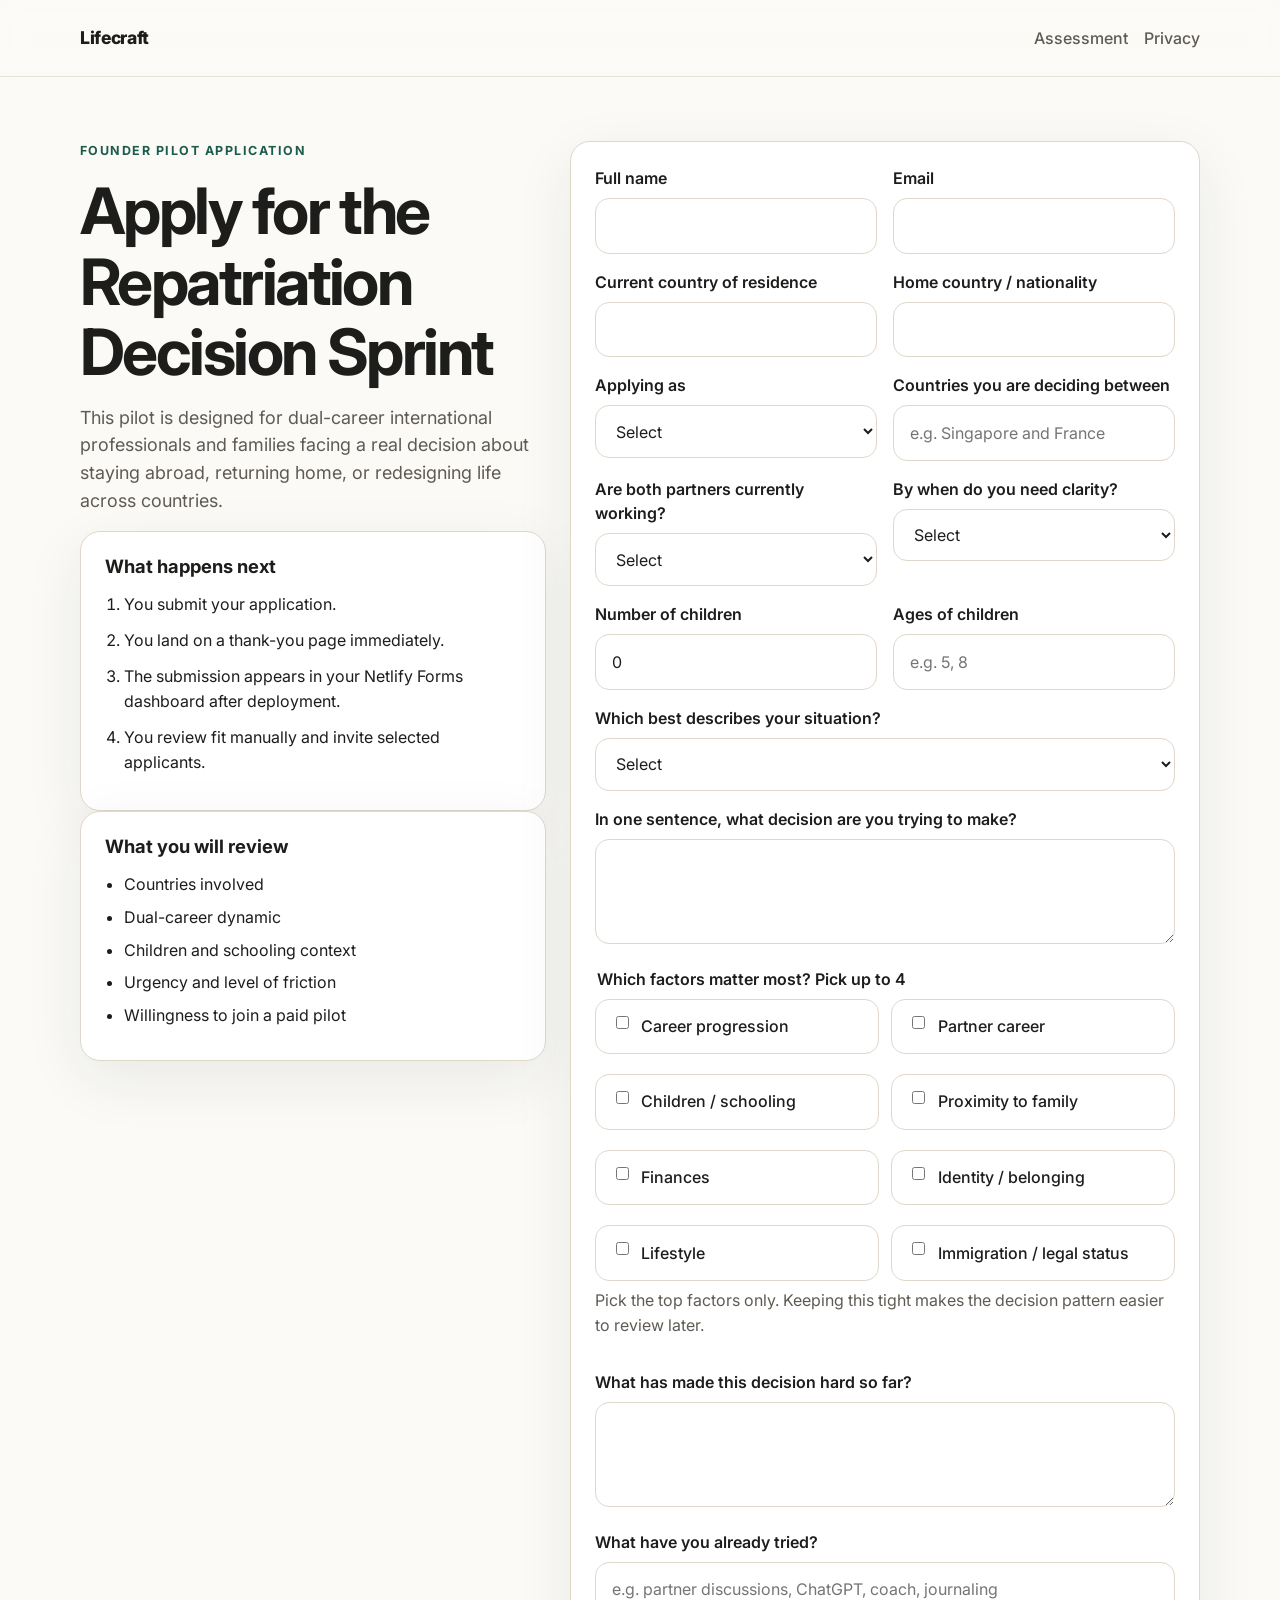
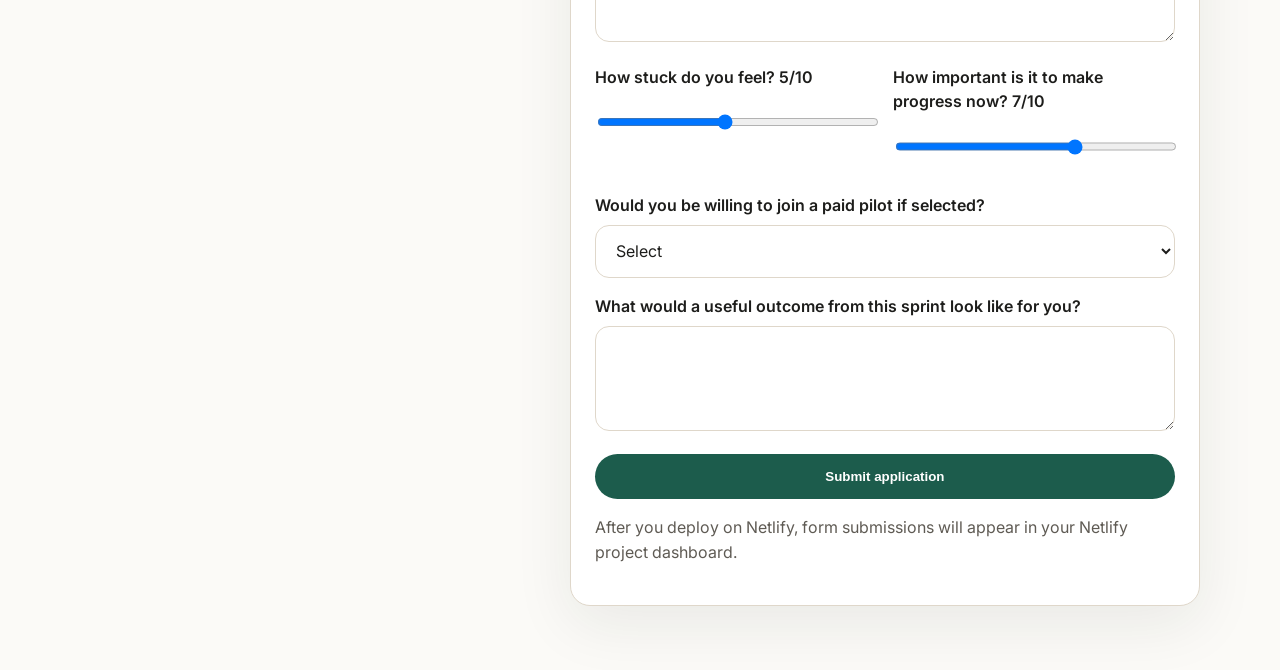
==== apply.html @ a2c9adcd "Add files via upload" ====
<!DOCTYPE html>
<html lang="en">
<head>
  <meta charset="UTF-8" />
  <meta name="viewport" content="width=device-width, initial-scale=1.0" />
  <title>Apply | Lifecraft Pilot</title>
  <meta name="description" content="Apply for the Lifecraft founder pilot for dual-career international families facing a repatriation decision." />
  <link rel="preconnect" href="https://fonts.googleapis.com">
  <link rel="preconnect" href="https://fonts.gstatic.com" crossorigin>
  <link href="https://fonts.googleapis.com/css2?family=Inter:wght@400;500;600;700;800&display=swap" rel="stylesheet">
  <link rel="stylesheet" href="styles.css" />
</head>
<body>
  <header class="site-header slim-header">
    <div class="container nav">
      <a class="brand" href="index.html">Lifecraft</a>
      <nav class="nav-links" aria-label="Secondary">
        <a class="nav-link" href="assessment.html">Assessment</a>
        <a class="nav-link" href="privacy.html">Privacy</a>
      </nav>
    </div>
  </header>

  <main class="section">
    <div class="container form-layout">
      <section>
        <p class="section-label">Founder pilot application</p>
        <h1>Apply for the Repatriation Decision Sprint</h1>
        <p class="lead">This pilot is designed for dual-career international professionals and families facing a real decision about staying abroad, returning home, or redesigning life across countries.</p>

        <div class="card sidebar-note">
          <h3>What happens next</h3>
          <ol class="number-list">
            <li>You submit your application.</li>
            <li>You land on a thank-you page immediately.</li>
            <li>The submission appears in your Netlify Forms dashboard after deployment.</li>
            <li>You review fit manually and invite selected applicants.</li>
          </ol>
        </div>

        <div class="card sidebar-note small-note">
          <h3>What you will review</h3>
          <ul class="feature-list compact">
            <li>Countries involved</li>
            <li>Dual-career dynamic</li>
            <li>Children and schooling context</li>
            <li>Urgency and level of friction</li>
            <li>Willingness to join a paid pilot</li>
          </ul>
        </div>
      </section>

      <section class="card form-card">
        <form name="pilot-application" method="POST" data-netlify="true" netlify-honeypot="bot-field" action="/thank-you.html" id="pilotForm">
          <input type="hidden" name="form-name" value="pilot-application" />
          <p class="hidden-field">
            <label>Do not fill this out if you're human: <input name="bot-field" /></label>
          </p>

          <div class="form-grid">
            <div>
              <label for="name">Full name</label>
              <input id="name" name="name" required />
            </div>
            <div>
              <label for="email">Email</label>
              <input id="email" name="email" type="email" required />
            </div>
          </div>

          <div class="form-grid">
            <div>
              <label for="currentCountry">Current country of residence</label>
              <input id="currentCountry" name="currentCountry" required />
            </div>
            <div>
              <label for="homeCountry">Home country / nationality</label>
              <input id="homeCountry" name="homeCountry" required />
            </div>
          </div>

          <div class="form-grid">
            <div>
              <label for="partnerMode">Applying as</label>
              <select id="partnerMode" name="partnerMode" required>
                <option value="">Select</option>
                <option>One partner</option>
                <option>Both partners</option>
              </select>
            </div>
            <div>
              <label for="countries">Countries you are deciding between</label>
              <input id="countries" name="countries" placeholder="e.g. Singapore and France" required />
            </div>
          </div>

          <div class="form-grid">
            <div>
              <label for="careers">Are both partners currently working?</label>
              <select id="careers" name="careers" required>
                <option value="">Select</option>
                <option>Yes, both</option>
                <option>One currently</option>
                <option>One planning to return to work</option>
              </select>
            </div>
            <div>
              <label for="timeline">By when do you need clarity?</label>
              <select id="timeline" name="timeline" required>
                <option value="">Select</option>
                <option>Within 3 months</option>
                <option>Within 6 months</option>
                <option>Within 12 months</option>
                <option>Later than 12 months</option>
              </select>
            </div>
          </div>

          <div class="form-grid">
            <div>
              <label for="childrenCount">Number of children</label>
              <input id="childrenCount" name="childrenCount" type="number" min="0" value="0" required />
            </div>
            <div>
              <label for="childrenAges">Ages of children</label>
              <input id="childrenAges" name="childrenAges" placeholder="e.g. 5, 8" />
            </div>
          </div>

          <div>
            <label for="decisionType">Which best describes your situation?</label>
            <select id="decisionType" name="decisionType" required>
              <option value="">Select</option>
              <option>Stay abroad</option>
              <option>Repatriate</option>
              <option>Redesign life across two countries</option>
              <option>Not sure yet</option>
            </select>
          </div>

          <div>
            <label for="decision">In one sentence, what decision are you trying to make?</label>
            <textarea id="decision" name="decision" rows="3" required></textarea>
          </div>

          <fieldset>
            <legend>Which factors matter most? Pick up to 4</legend>
            <div class="checkbox-grid">
              <label><input type="checkbox" name="factors" value="Career progression"> Career progression</label>
              <label><input type="checkbox" name="factors" value="Partner career"> Partner career</label>
              <label><input type="checkbox" name="factors" value="Children / schooling"> Children / schooling</label>
              <label><input type="checkbox" name="factors" value="Proximity to family"> Proximity to family</label>
              <label><input type="checkbox" name="factors" value="Finances"> Finances</label>
              <label><input type="checkbox" name="factors" value="Identity / belonging"> Identity / belonging</label>
              <label><input type="checkbox" name="factors" value="Lifestyle"> Lifestyle</label>
              <label><input type="checkbox" name="factors" value="Immigration / legal status"> Immigration / legal status</label>
            </div>
            <p class="help-text">Pick the top factors only. Keeping this tight makes the decision pattern easier to review later.</p>
          </fieldset>

          <div>
            <label for="hard">What has made this decision hard so far?</label>
            <textarea id="hard" name="hard" rows="3" required></textarea>
          </div>

          <div>
            <label for="tried">What have you already tried?</label>
            <textarea id="tried" name="tried" rows="2" placeholder="e.g. partner discussions, ChatGPT, coach, journaling"></textarea>
          </div>

          <div class="form-grid">
            <div>
              <label for="stuck">How stuck do you feel? <span id="stuckValue">5</span>/10</label>
              <input id="stuck" name="stuck" type="range" min="1" max="10" value="5" />
            </div>
            <div>
              <label for="importance">How important is it to make progress now? <span id="importanceValue">7</span>/10</label>
              <input id="importance" name="importance" type="range" min="1" max="10" value="7" />
            </div>
          </div>

          <div>
            <label for="paid">Would you be willing to join a paid pilot if selected?</label>
            <select id="paid" name="paid" required>
              <option value="">Select</option>
              <option>Yes, at €49</option>
              <option>Maybe, depending on fit</option>
              <option>No</option>
            </select>
          </div>

          <div>
            <label for="outcome">What would a useful outcome from this sprint look like for you?</label>
            <textarea id="outcome" name="outcome" rows="3"></textarea>
          </div>

          <button type="submit" class="btn full-width">Submit application</button>
          <p class="help-text">After you deploy on Netlify, form submissions will appear in your Netlify project dashboard.</p>
        </form>
      </section>
    </div>
  </main>

  <script src="app.js"></script>
</body>
</html>
---- styles.css ----
:root {
  --bg: #fbfaf7;
  --surface: #ffffff;
  --surface-alt: #f2eee6;
  --text: #1d1d1b;
  --muted: #5f5b54;
  --line: #dfd7ca;
  --brand: #1c5c4c;
  --brand-dark: #124236;
  --brand-soft: #e0eee9;
  --shadow: 0 18px 60px rgba(27, 38, 30, 0.08);
  --radius: 20px;
}

* { box-sizing: border-box; }
html { scroll-behavior: smooth; }
body {
  margin: 0;
  font-family: Inter, system-ui, sans-serif;
  background: var(--bg);
  color: var(--text);
  line-height: 1.55;
}

a { color: inherit; text-decoration: none; }
p { margin: 0 0 1rem; }
h1, h2, h3 { line-height: 1.1; margin: 0 0 1rem; }
h1 { font-size: clamp(2.4rem, 5vw, 4.4rem); letter-spacing: -0.04em; }
h2 { font-size: clamp(1.8rem, 3vw, 2.8rem); letter-spacing: -0.03em; }
h3 { font-size: 1.15rem; }
ul, ol { margin: 0; padding-left: 1.2rem; }

.container {
  width: min(1120px, calc(100% - 2rem));
  margin: 0 auto;
}

.site-header {
  position: sticky;
  top: 0;
  z-index: 20;
  backdrop-filter: blur(12px);
  background: rgba(251, 250, 247, 0.82);
  border-bottom: 1px solid rgba(223, 215, 202, 0.7);
}

.slim-header { position: static; }

.nav {
  min-height: 76px;
  display: flex;
  justify-content: space-between;
  align-items: center;
  gap: 1rem;
}

.nav-links {
  display: flex;
  align-items: center;
  gap: 1rem;
  flex-wrap: wrap;
}

.brand {
  font-weight: 800;
  font-size: 1.1rem;
  letter-spacing: -0.02em;
}

.nav-link {
  color: var(--muted);
  font-weight: 500;
}

.hero {
  padding: 5rem 0 4rem;
}

.hero-grid,
.two-col,
.offer-grid,
.fit-grid,
.form-layout,
.footer-grid,
.result-grid {
  display: grid;
  gap: 1.5rem;
}

.hero-grid { grid-template-columns: 1.15fr 0.85fr; align-items: center; }
.two-col { grid-template-columns: 1fr 1fr; }
.offer-grid { grid-template-columns: 1.15fr 0.85fr; }
.fit-grid { grid-template-columns: 1fr 1fr; }
.form-layout { grid-template-columns: 0.85fr 1.15fr; align-items: start; }
.footer-grid { grid-template-columns: 1fr auto; align-items: center; }
.result-grid { grid-template-columns: 1fr 1fr; }
.result-grid.single { grid-template-columns: 1fr; }

.eyebrow,
.section-label,
.price-eyebrow,
.mini-label {
  text-transform: uppercase;
  letter-spacing: 0.12em;
  font-size: 0.78rem;
  font-weight: 700;
  color: var(--brand);
}

.hero-copy,
.lead {
  font-size: 1.125rem;
  color: var(--muted);
  max-width: 720px;
}

.cta-row,
.actions {
  display: flex;
  gap: 0.9rem;
  flex-wrap: wrap;
  margin: 1.4rem 0 1rem;
}

.micro-proof {
  display: flex;
  flex-wrap: wrap;
  gap: 0.65rem;
  color: var(--muted);
  font-size: 0.95rem;
}

.card {
  background: var(--surface);
  border: 1px solid var(--line);
  border-radius: var(--radius);
  box-shadow: var(--shadow);
}

.hero-card,
.offer-card,
.price-card,
.fit-card,
.process-card,
.sidebar-note,
.form-card,
.result-card,
.legal-card,
.assessment-card,
.result-box {
  padding: 1.5rem;
}

.decision-grid {
  display: grid;
  gap: 1rem;
  grid-template-columns: 1fr 1fr;
}

.decision-box {
  background: var(--surface-alt);
  border-radius: 16px;
  padding: 1rem;
}

.decision-box-wide { grid-column: 1 / -1; }

.section {
  padding: 4rem 0;
}

.muted {
  background: #f6f1e8;
  border-top: 1px solid var(--line);
  border-bottom: 1px solid var(--line);
}

.feature-list li,
.number-list li {
  margin-bottom: 0.7rem;
}

.compact li { margin-bottom: 0.5rem; }

.price-stack {
  display: grid;
  gap: 0.9rem;
  margin: 1rem 0;
}

.price-stack div {
  display: flex;
  align-items: baseline;
  gap: 0.5rem;
  padding: 0.8rem 0.9rem;
  border-radius: 14px;
  background: var(--surface-alt);
}

.price-stack strong {
  font-size: 1.65rem;
  letter-spacing: -0.03em;
}

.process-grid {
  display: grid;
  gap: 1.5rem;
}

.process-cards {
  display: grid;
  gap: 1rem;
  grid-template-columns: repeat(3, 1fr);
}

.step {
  width: 2rem;
  height: 2rem;
  display: inline-grid;
  place-items: center;
  border-radius: 999px;
  background: var(--brand-soft);
  color: var(--brand-dark);
  font-weight: 700;
  margin-bottom: 0.8rem;
}

.cta-band {
  background: linear-gradient(135deg, var(--brand-dark), var(--brand));
  color: #fff;
}

.cta-band-inner {
  display: flex;
  align-items: center;
  justify-content: space-between;
  gap: 1rem;
}

.light { color: rgba(255, 255, 255, 0.8); }

.footer-row,
.footer-links {
  display: flex;
  gap: 1rem;
  flex-wrap: wrap;
}

.site-footer {
  padding: 2rem 0 3rem;
}

.footer-copy,
.small,
.help-text {
  color: var(--muted);
}

.btn {
  appearance: none;
  border: 0;
  border-radius: 999px;
  background: var(--brand);
  color: #fff;
  padding: 0.95rem 1.3rem;
  font-weight: 700;
  cursor: pointer;
  transition: transform 0.18s ease, background 0.18s ease;
  display: inline-flex;
  justify-content: center;
  align-items: center;
}

.btn:hover { transform: translateY(-1px); background: var(--brand-dark); }
.btn-secondary {
  background: transparent;
  color: var(--text);
  border: 1px solid var(--line);
}
.btn-secondary:hover { background: #f2eee6; }
.btn-light { background: #fff; color: var(--brand-dark); }
.btn-small { padding: 0.7rem 1rem; }
.full-width { width: 100%; }

label,
legend {
  display: block;
  margin-bottom: 0.45rem;
  font-weight: 600;
}

input,
select,
textarea {
  width: 100%;
  font: inherit;
  padding: 0.9rem 1rem;
  border-radius: 14px;
  border: 1px solid var(--line);
  background: #fff;
  color: var(--text);
}

textarea { resize: vertical; }
fieldset {
  margin: 0;
  padding: 0;
  border: 0;
}

.form-card form,
.question-block {
  display: grid;
  gap: 1rem;
}

.form-grid {
  display: grid;
  grid-template-columns: 1fr 1fr;
  gap: 1rem;
}

.checkbox-grid {
  display: grid;
  grid-template-columns: 1fr 1fr;
  gap: 0.8rem;
}

.checkbox-grid label {
  display: flex;
  align-items: flex-start;
  gap: 0.6rem;
  font-weight: 500;
  padding: 0.9rem 1rem;
  border-radius: 14px;
  border: 1px solid var(--line);
  background: #fff;
}

.checkbox-grid input {
  width: auto;
  margin-top: 0.1rem;
}

.range-value {
  color: var(--muted);
  font-size: 0.95rem;
}

.hidden-field {
  position: absolute;
  left: -9999px;
}

.result-shell {
  min-height: 100vh;
  display: grid;
  place-items: center;
  padding: 2rem 0;
}

.result-card {
  width: min(860px, calc(100% - 2rem));
}

.tag {
  display: inline-flex;
  background: var(--surface-alt);
  border-radius: 999px;
  padding: 0.45rem 0.8rem;
  margin: 0 0.45rem 0.45rem 0;
  color: var(--muted);
  font-size: 0.92rem;
}

.narrow-shell {
  width: min(760px, 100%);
}

@media (max-width: 900px) {
  .hero-grid,
  .two-col,
  .offer-grid,
  .fit-grid,
  .form-layout,
  .footer-grid,
  .result-grid,
  .process-cards,
  .form-grid,
  .checkbox-grid {
    grid-template-columns: 1fr;
  }

  .cta-band-inner,
  .footer-grid {
    align-items: flex-start;
  }

  .nav {
    padding: 0.8rem 0;
    align-items: flex-start;
  }
}
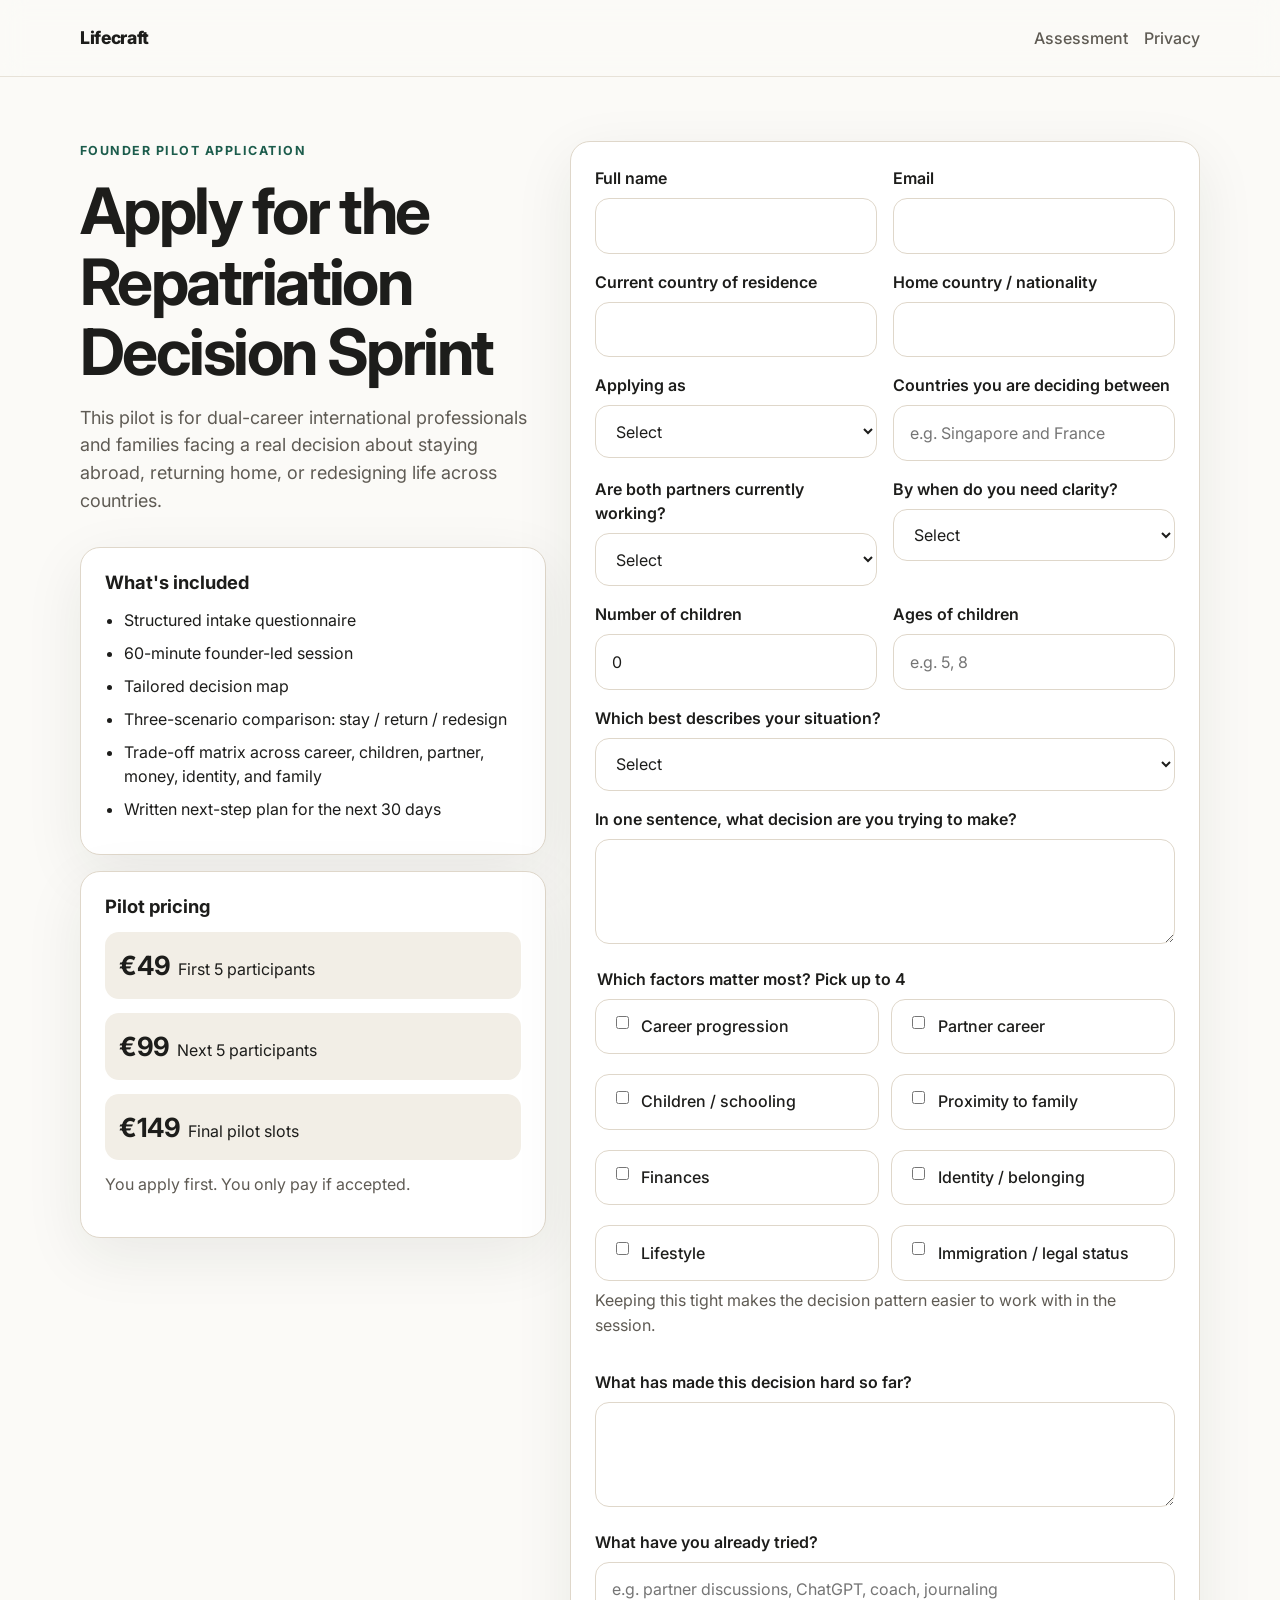
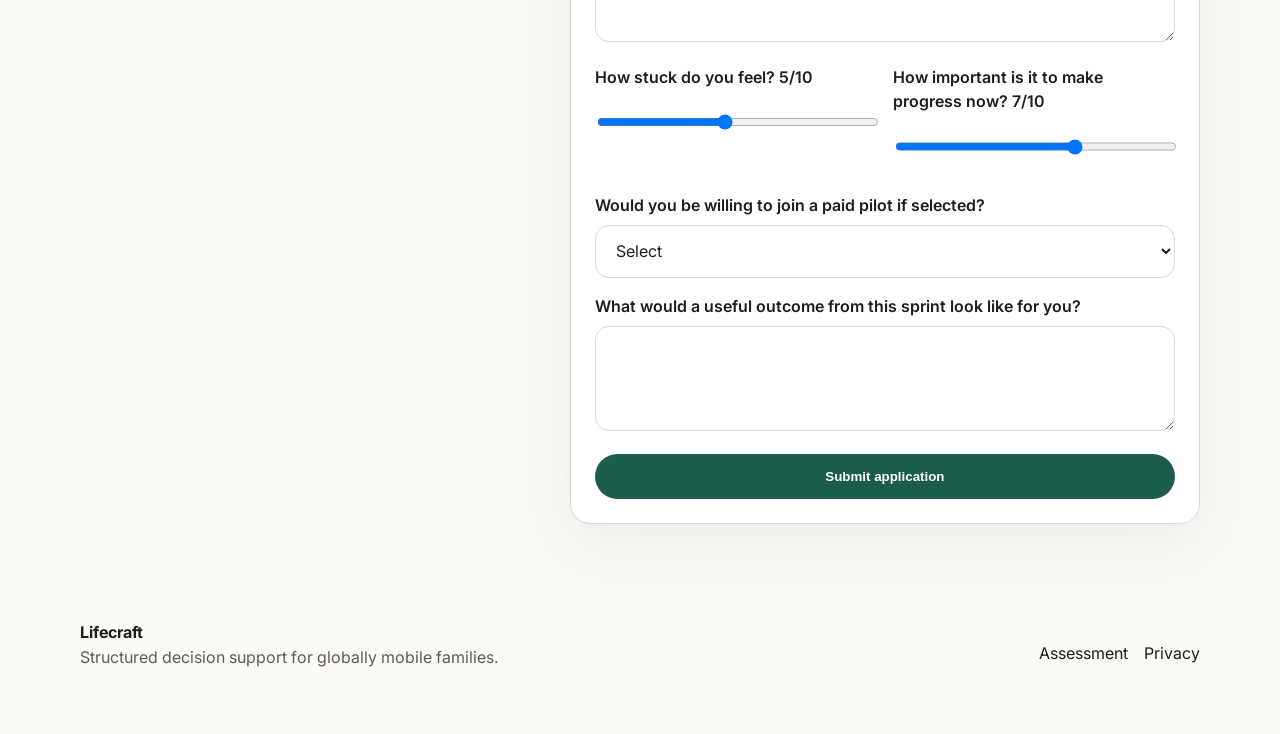
==== commit 71b22a16: "Add files via upload" ====
--- a/apply.html
+++ b/apply.html
@@ -9,6 +9,20 @@
   <link rel="preconnect" href="https://fonts.gstatic.com" crossorigin>
   <link href="https://fonts.googleapis.com/css2?family=Inter:wght@400;500;600;700;800&display=swap" rel="stylesheet">
   <link rel="stylesheet" href="styles.css" />
+  <style>
+    .checkbox-grid label {
+      cursor: pointer;
+      user-select: none;
+    }
+    .checkbox-limit-msg {
+      display: none;
+      font-size: .8rem;
+      color: #c04a2c;
+      margin-top: .4rem;
+      font-weight: 500;
+    }
+    .checkbox-limit-msg.visible { display: block; }
+  </style>
 </head>
 <body>
   <header class="site-header slim-header">
@@ -26,35 +40,36 @@
       <section>
         <p class="section-label">Founder pilot application</p>
         <h1>Apply for the Repatriation Decision Sprint</h1>
-        <p class="lead">This pilot is designed for dual-career international professionals and families facing a real decision about staying abroad, returning home, or redesigning life across countries.</p>
-
-        <div class="card sidebar-note">
-          <h3>What happens next</h3>
-          <ol class="number-list">
-            <li>You submit your application.</li>
-            <li>You land on a thank-you page immediately.</li>
-            <li>The submission appears in your Netlify Forms dashboard after deployment.</li>
-            <li>You review fit manually and invite selected applicants.</li>
-          </ol>
+        <p class="lead">This pilot is for dual-career international professionals and families facing a real decision about staying abroad, returning home, or redesigning life across countries.</p>
+
+        <div class="card sidebar-note" style="margin-top:2rem">
+          <h3>What's included</h3>
+          <ul class="feature-list compact">
+            <li>Structured intake questionnaire</li>
+            <li>60-minute founder-led session</li>
+            <li>Tailored decision map</li>
+            <li>Three-scenario comparison: stay / return / redesign</li>
+            <li>Trade-off matrix across career, children, partner, money, identity, and family</li>
+            <li>Written next-step plan for the next 30 days</li>
+          </ul>
         </div>
 
-        <div class="card sidebar-note small-note">
-          <h3>What you will review</h3>
-          <ul class="feature-list compact">
-            <li>Countries involved</li>
-            <li>Dual-career dynamic</li>
-            <li>Children and schooling context</li>
-            <li>Urgency and level of friction</li>
-            <li>Willingness to join a paid pilot</li>
-          </ul>
+        <div class="card sidebar-note" style="margin-top:1rem">
+          <h3>Pilot pricing</h3>
+          <div class="price-stack" style="margin:.75rem 0 0">
+            <div><strong>€49</strong><span>First 5 participants</span></div>
+            <div><strong>€99</strong><span>Next 5 participants</span></div>
+            <div><strong>€149</strong><span>Final pilot slots</span></div>
+          </div>
+          <p class="small" style="margin-top:.75rem;color:var(--muted)">You apply first. You only pay if accepted.</p>
         </div>
       </section>
 
       <section class="card form-card">
         <form name="pilot-application" method="POST" data-netlify="true" netlify-honeypot="bot-field" action="/thank-you.html" id="pilotForm">
           <input type="hidden" name="form-name" value="pilot-application" />
-          <p class="hidden-field">
-            <label>Do not fill this out if you're human: <input name="bot-field" /></label>
+          <p style="display:none">
+            <label>Do not fill this out: <input name="bot-field" /></label>
           </p>
 
           <div class="form-grid">
@@ -155,7 +170,8 @@
               <label><input type="checkbox" name="factors" value="Lifestyle"> Lifestyle</label>
               <label><input type="checkbox" name="factors" value="Immigration / legal status"> Immigration / legal status</label>
             </div>
-            <p class="help-text">Pick the top factors only. Keeping this tight makes the decision pattern easier to review later.</p>
+            <p class="checkbox-limit-msg" id="factorLimitMsg">Maximum 4 factors. Uncheck one before selecting another.</p>
+            <p class="help-text">Keeping this tight makes the decision pattern easier to work with in the session.</p>
           </fieldset>
 
           <div>
@@ -195,12 +211,24 @@
           </div>
 
           <button type="submit" class="btn full-width">Submit application</button>
-          <p class="help-text">After you deploy on Netlify, form submissions will appear in your Netlify project dashboard.</p>
         </form>
       </section>
     </div>
   </main>
 
+  <footer class="site-footer">
+    <div class="container footer-grid">
+      <div>
+        <strong>Lifecraft</strong>
+        <p class="footer-copy">Structured decision support for globally mobile families.</p>
+      </div>
+      <div class="footer-links">
+        <a href="assessment.html">Assessment</a>
+        <a href="privacy.html">Privacy</a>
+      </div>
+    </div>
+  </footer>
+
   <script src="app.js"></script>
 </body>
 </html>
